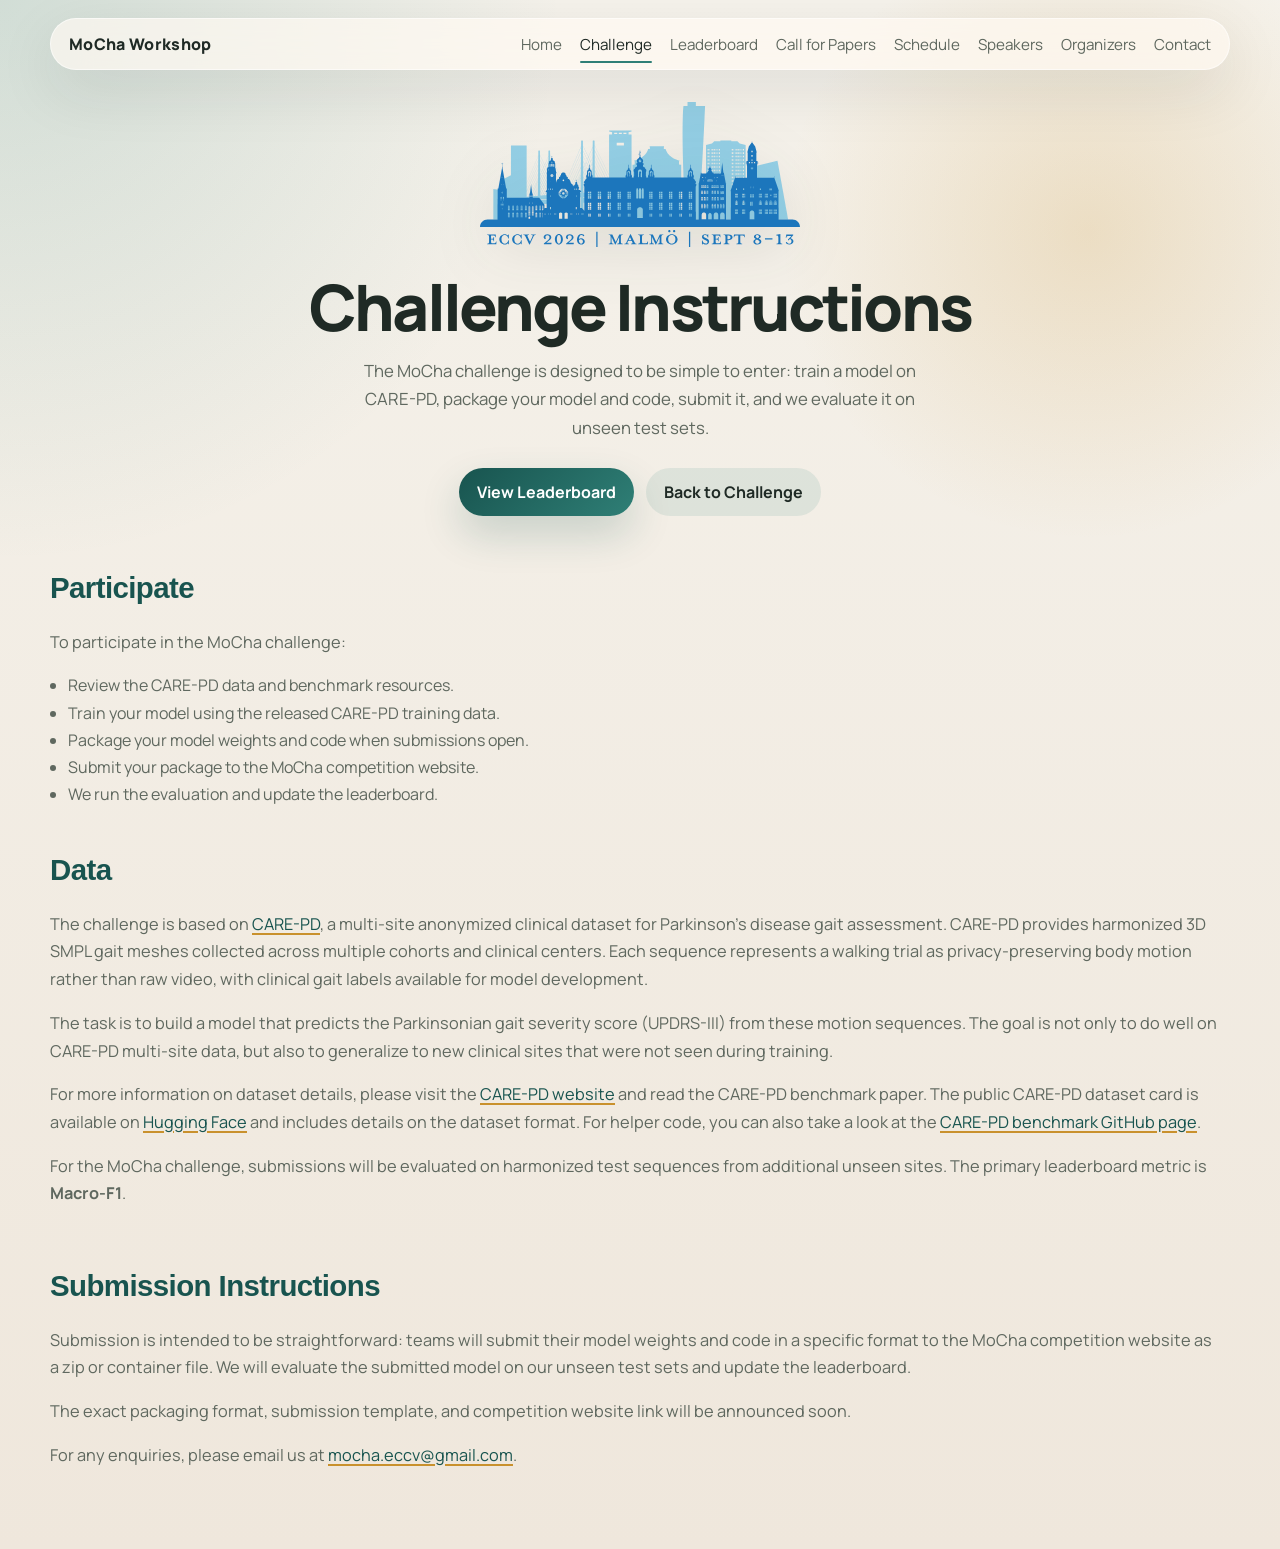
==== challenge.html @ d7af3754 "major updates on call for paper and challenge Co-authored-by: Copilot <copilot@github.com>" ====
<!DOCTYPE html>
<html lang="en">
  <head>
    <meta charset="UTF-8" />
    <meta name="viewport" content="width=device-width, initial-scale=1.0" />
    <title>MoCha Challenge Instructions | ECCV Workshop</title>
    <meta
      name="description"
      content="Participation instructions for the MoCha benchmark and challenge on Parkinsonian gait."
    />
    <link rel="preconnect" href="https://fonts.googleapis.com" />
    <link rel="preconnect" href="https://fonts.gstatic.com" crossorigin />
    <link
      href="https://fonts.googleapis.com/css2?family=Manrope:wght@400;500;600;700;800&family=Newsreader:opsz,wght@6..72,500;6..72,700&display=swap"
      rel="stylesheet"
    />
    <link rel="stylesheet" href="styles.css" />
  </head>
  <body id="home" class="secondary-page">
    <div class="page-shell">
      <header class="site-header">
        <div class="brand-lockup">
          <a class="brand" href="index.html">MoCha Workshop</a>
        </div>
        <button
          class="nav-toggle"
          type="button"
          aria-expanded="false"
          aria-controls="site-nav"
        >
          Menu
        </button>
        <nav id="site-nav" class="site-nav" aria-label="Primary">
          <a href="index.html#home">Home</a>
          <a href="challenge.html" class="active">Challenge</a>
          <a href="leaderboard.html">Leaderboard</a>
          <a href="index.html#papers">Call for Papers</a>
          <a href="index.html#schedule">Schedule</a>
          <a href="index.html#speakers">Speakers</a>
          <a href="index.html#organizers">Organizers</a>
          <a href="index.html#contact">Contact</a>
        </nav>
      </header>

      <div class="conference-logo-wrap" aria-label="Conference logo">
        <img
          class="conference-logo"
          src="assets/ECCV_2026_Logo.svg"
          alt="ECCV 2026 logo"
        />
      </div>

      <main id="top">
        <section class="page-intro simple-page-intro centered-page-intro">
          <div class="page-intro-copy">
            <h1 class="page-title">Challenge Instructions</h1>
            <p class="page-description">
              The MoCha challenge is designed to be simple to enter: train a
              model on CARE-PD, package your model and code, submit it, and we
              evaluate it on unseen test sets.
            </p>
            <div class="hero-actions">
              <a class="button button-primary" href="leaderboard.html">View Leaderboard</a>
              <a class="button button-secondary" href="index.html#challenge">Back to Challenge</a>
            </div>
          </div>
        </section>

        <section class="content-section">
          <div class="section-heading">
            <h2>Participate</h2>
          </div>
          <div class="rich-copy">
            <p>To participate in the MoCha challenge:</p>
            <ul class="check-list">
              <li>Review the CARE-PD data and benchmark resources.</li>
              <li>Train your model using the released CARE-PD training data.</li>
              <li>Package your model weights and code when submissions open.</li>
              <li>Submit your package to the MoCha competition website.</li>
              <li>We run the evaluation and update the leaderboard.</li>
            </ul>
          </div>
        </section>

        <section class="content-section">
          <div class="section-heading">
            <h2>Data</h2>
          </div>
          <div class="rich-copy">
            <p>
              The challenge is based on
              <a href="https://neurips2025.care-pd.ca/">CARE-PD</a>, a
              multi-site anonymized clinical dataset for Parkinson's disease
              gait assessment. CARE-PD provides harmonized 3D SMPL gait meshes
              collected across multiple cohorts and clinical centers. Each
              sequence represents a walking trial as privacy-preserving body
              motion rather than raw video, with clinical gait labels available
              for model development.
            </p>
            <p>
              The task is to build a model that predicts the Parkinsonian gait
              severity score (UPDRS-III) from these motion sequences. The goal
              is not only to do well on CARE-PD multi-site data, but also to
              generalize to new clinical sites that were not seen during
              training.
            </p>
            <p>
              For more information on dataset details, please visit the
              <a href="https://neurips2025.care-pd.ca/">CARE-PD website</a>
              and read the CARE-PD benchmark paper. The public CARE-PD dataset
              card is available on
              <a href="https://huggingface.co/datasets/vida-adl/CARE-PD">Hugging Face</a>
              and includes details on the dataset format. For helper code, you
              can also take a look at the
              <a href="https://github.com/TaatiTeam/CARE-PD">CARE-PD benchmark GitHub page</a>.
            </p>
            <p>
              For the MoCha challenge, submissions will be evaluated on
              harmonized test sequences from additional unseen sites. The
              primary leaderboard metric is <strong>Macro-F1</strong>.
            </p>
          </div>
        </section>

        <section class="content-section">
          <div class="section-heading">
            <h2>Submission Instructions</h2>
          </div>
          <div class="rich-copy">
            <p>
              Submission is intended to be straightforward: teams will submit
              their model weights and code in a specific format to the MoCha
              competition website as a zip or container file. We will evaluate
              the submitted model on our unseen test sets and update the
              leaderboard.
            </p>
            <p>
              The exact packaging format, submission template, and competition
              website link will be announced soon.
            </p>
            <p>
              For any enquiries, please email us at
              <a href="mailto:mocha.eccv@gmail.com">mocha.eccv@gmail.com</a>.
            </p>
          </div>
        </section>
      </main>
    </div>

    <script src="script.js"></script>
  </body>
</html>
---- styles.css ----
:root {
  --bg: #f4f0e8;
  --paper: rgba(255, 252, 247, 0.82);
  --paper-strong: #fffaf2;
  --ink: #1f2a25;
  --muted: #5f685f;
  --line: rgba(31, 42, 37, 0.12);
  --accent: #2f7f76;
  --accent-dark: #18544f;
  --accent-dark2: #1d6761;
  --accent-soft: #d6ece8;
  --gold: #c9912d;
  --shadow: 0 20px 60px rgba(31, 42, 37, 0.1);
  --radius: 24px;
  --radius-sm: 18px;
  --max-width: 1180px;
}

*,
*::before,
*::after {
  box-sizing: border-box;
}

html {
  scroll-behavior: smooth;
}

body {
  margin: 0;
  min-width: 320px;
  color: var(--ink);
  font-family: "Manrope", sans-serif;
  background:
    radial-gradient(circle at top left, rgba(47, 127, 118, 0.18), transparent 28%),
    radial-gradient(circle at 85% 15%, rgba(201, 145, 45, 0.2), transparent 18%),
    linear-gradient(180deg, #f5f2eb 0%, #efe7dc 100%);
}

img {
  max-width: 100%;
  display: block;
}

a {
  color: inherit;
  text-decoration: none;
}

.content-section a:not(.button):not(.person-link),
.page-intro a:not(.button):not(.person-link) {
  color: var(--accent-dark);
  text-decoration-line: underline;
  text-decoration-color: var(--gold);
  text-decoration-thickness: 2px;
  text-underline-offset: 0.18em;
  transition:
    color 180ms ease,
    text-decoration-color 180ms ease;
}

.content-section a:not(.button):not(.person-link):hover,
.content-section a:not(.button):not(.person-link):focus-visible,
.page-intro a:not(.button):not(.person-link):hover,
.page-intro a:not(.button):not(.person-link):focus-visible {
  color: var(--accent-dark2);
  text-decoration-color: var(--accent);
}

p,
li {
  color: var(--muted);
  line-height: 1.7;
}

.page-shell {
  width: min(calc(100% - 32px), var(--max-width));
  margin: 0 auto;
  padding-bottom: 64px;
}

.conference-logo-wrap {
  display: grid;
  place-items: center;
  padding: 8px 0 10px;
}

.conference-logo {
  width: min(320px, 68vw);
  height: auto;
  filter: drop-shadow(0 14px 30px rgba(31, 42, 37, 0.12));
}

.site-header {
  position: sticky;
  top: 12px;
  z-index: 10;
  display: flex;
  align-items: center;
  justify-content: space-between;
  gap: 20px;
  margin: 18px 0 24px;
  padding: 14px 18px;
  border: 1px solid rgba(255, 255, 255, 0.55);
  border-radius: 999px;
  backdrop-filter: blur(18px);
  background: rgba(255, 250, 242, 0.68);
  box-shadow: var(--shadow);
}

.brand-lockup {
  display: flex;
  flex-direction: column;
  gap: 3px;
}

.brand {
  font-size: 1rem;
  font-weight: 800;
  letter-spacing: 0.02em;
}

.brand-tag {
  margin: 0;
  font-size: 0.76rem;
  color: var(--muted);
}

.site-nav {
  display: flex;
  align-items: center;
  gap: 18px;
  font-size: 0.95rem;
}

.site-nav a {
  position: relative;
  color: var(--muted);
  transition: color 180ms ease;
}

.site-nav a:hover,
.site-nav a.active {
  color: var(--ink);
}

.site-nav a.active::after,
.site-nav a:hover::after {
  content: "";
  position: absolute;
  left: 0;
  bottom: -8px;
  width: 100%;
  height: 2px;
  border-radius: 999px;
  background: var(--accent);
}

.nav-toggle {
  display: none;
  border: 0;
  border-radius: 999px;
  padding: 10px 14px;
  font: inherit;
  font-weight: 700;
  color: var(--ink);
  background: rgba(47, 127, 118, 0.12);
}

.hero {
  display: grid;
  grid-template-columns: 1.5fr 0.9fr;
  gap: 28px;
  align-items: stretch;
  padding: 24px 0 24px;
}

.hero-title-block {
  grid-column: 1 / -1;
  display: grid;
  gap: 10px;
  justify-items: center;
  text-align: center;
  padding: 6px 0 2px;
}

.hero-title-block .eyebrow {
  margin-bottom: 0;
}

.hero-copy,
.hero-panel,
.info-card,
.topic-card,
.format-card,
.person-card,
.organizer-card,
.contact-card,
.panel-card {
  border: 1px solid var(--line);
  background: var(--paper);
  backdrop-filter: blur(12px);
  box-shadow: var(--shadow);
}

.hero-copy {
  display: flex;
  flex-direction: column;
  justify-content: center;
  padding: 38px;
  border-radius: calc(var(--radius) + 10px);
  background:
    linear-gradient(145deg, rgba(255, 250, 242, 0.96), rgba(255, 246, 236, 0.84)),
    radial-gradient(circle at top right, rgba(47, 127, 118, 0.18), transparent 26%);
}

.eyebrow {
  margin: 0 0 12px;
  color: var(--accent-dark);
  /* text-transform: uppercase; */
  letter-spacing: 0.14em;
  font-family: "Arial Black", Arial, Helvetica, sans-serif;
  font-size: 0.8rem;
  font-weight: 800;
}

.eyebrow2 {
  margin: 18px 0 10px;
  color: var(--accent-dark);
  letter-spacing: 0.14em;
  font-family: "Arial Black", Arial, Helvetica, sans-serif;
  font-size: 1.05rem;
  font-weight: 900;
}

.hero-meta-wrap {
  display: flex;
  align-items: center;
  justify-content: center;
  gap: 10px;
}

.hero-meta-logo {
  width: 80px;
  height: auto;
  flex: 0 0 auto;
}

.hero-meta-inline {
  display: grid;
  gap: 8px;
  justify-items: center;
  text-align: center;
}

.hero-meta-inline p {
  display: inline-flex;
  align-items: center;
  gap: 8px;
  margin: 0;
  color: var(--muted);
  font-size: 1rem;
  font-weight: 600;
  line-height: 1.25;
}

.hero-meta-inline p:first-child {
  margin-top: 18px;
  font-size: 1.3rem;
  font-weight: 800;
}

.hero-meta-icon {
  display: inline-grid;
  place-items: center;
  width: 1.2em;
}

.hero h1 {
  margin: 0;
  font-family: "Manrope", sans-serif;
  font-weight: 800;
  letter-spacing: -0.045em;
  line-height: 1;
}

.hero h1 {
  max-width: 20ch;
  font-size: clamp(2.3rem, 5vw, 4.2rem);
}

.hero-title-main,
.hero-title-sub {
  display: block;
}

.hero-title-main {
  white-space: nowrap;
}

.hero-title-sub {
  margin-top: 15px;
  font-size: 0.62em;
  font-weight: 700;
  letter-spacing: -0.03em;
}

.hero-acronym {
  display: inline-block;
  padding: 0 0.08em;
  margin: 0 -0.02em;
  border-radius: 0.18em;
  color: var(--accent-dark2);
  /* background: rgba(47, 127, 118, 0.16); */
  /* box-shadow: 0 8px 22px rgba(47, 127, 118, 0.14); */
}

.hero-acronym-mo {
}

.hero-acronym-cha {
}

.section-heading h2 {
  margin: 0;
  font-family: Arial, Helvetica, sans-serif;
  font-weight: 700;
  letter-spacing: -0.02em;
  line-height: 1.1;
  color: var(--accent-dark);
}

.hero-subtitle {
  margin: 0;
  font-size: clamp(1.15rem, 2vw, 1.5rem);
  font-weight: 700;
  color: var(--accent-dark);
}

.hero-text {
  max-width: 44ch;
  margin: 20px 0 0;
  font-size: 1.05rem;
}

.hero-actions {
  display: flex;
  flex-wrap: wrap;
  gap: 12px;
  margin-top: 26px;
}

.button {
  display: inline-flex;
  align-items: center;
  justify-content: center;
  min-height: 48px;
  padding: 0 18px;
  border-radius: 999px;
  font-weight: 700;
  transition:
    transform 180ms ease,
    box-shadow 180ms ease,
    background 180ms ease;
}

.button:hover {
  transform: translateY(-1px);
}

.button-primary {
  color: white;
  background: linear-gradient(135deg, var(--accent-dark), var(--accent));
  box-shadow: 0 18px 40px rgba(24, 84, 79, 0.2);
}

.button-secondary {
  color: var(--ink);
  background: rgba(47, 127, 118, 0.11);
}

.hero-meta {
  display: grid;
  grid-template-columns: repeat(4, minmax(0, 1fr));
  gap: 12px;
  margin: 30px 0 0;
  padding: 0;
  list-style: none;
}

.hero-meta li {
  padding: 14px 12px;
  border-radius: 18px;
  border: 1px solid rgba(31, 42, 37, 0.08);
  background: rgba(255, 255, 255, 0.52);
}

.hero-meta strong {
  display: block;
  margin-bottom: 6px;
  color: var(--ink);
  font-size: 1.45rem;
}

.hero-meta span {
  font-size: 0.86rem;
  color: var(--muted);
}

.hero-panel {
  display: grid;
  gap: 18px;
  padding: 18px;
  border-radius: calc(var(--radius) + 10px);
  background:
    linear-gradient(160deg, rgba(23, 38, 36, 0.98), rgba(33, 63, 58, 0.92)),
    radial-gradient(circle at top, rgba(201, 145, 45, 0.15), transparent 22%);
  color: #f7f1e7;
}

.hero-panel p,
.hero-panel li {
  color: rgba(247, 241, 231, 0.82);
}

.panel-card {
  padding: 22px;
  border-radius: var(--radius-sm);
  background: rgba(255, 255, 255, 0.05);
  border-color: rgba(255, 255, 255, 0.08);
  box-shadow: none;
}

.card-label {
  margin: 0 0 12px;
  font-size: 0.75rem;
  font-weight: 800;
  text-transform: uppercase;
  letter-spacing: 0.14em;
  color: #f6d49b;
}

.spotlight-list,
.check-list,
.organizer-card ul {
  margin: 0;
  padding-left: 18px;
}

.content-section {
  padding: 46px 0 0;
}

#challenge.content-section {
  padding-top: 90px;
}

#papers.content-section,
#schedule.content-section,
#speakers.content-section,
#organizers.content-section {
  padding-top: 90px;
}

.section-tint {
  position: relative;
}

.section-tint::before {
  content: "";
  position: absolute;
  inset: 22px -14px -10px;
  z-index: -1;
  border-radius: 32px;
  background: linear-gradient(180deg, rgba(255, 250, 242, 0.52), rgba(214, 236, 232, 0.34));
}

.section-heading {
  display: grid;
  gap: 10px;
  margin-bottom: 24px;
}

.submission-guidelines-heading {
  margin-top: 34px;
}

.section-heading h2 {
  font-size: clamp(1.45rem, 2.3vw, 2.1rem);
}

.two-column {
  display: grid;
  grid-template-columns: 1.3fr 0.9fr;
  gap: 22px;
  align-items: start;
}

.stacked-cards {
  display: grid;
  gap: 18px;
}

.page-intro {
  display: grid;
  grid-template-columns: 1.2fr 0.8fr;
  gap: 28px;
  align-items: start;
  padding: 18px 0 10px;
}

.simple-page-intro {
  grid-template-columns: minmax(0, 1fr);
  max-width: 760px;
}

.centered-page-intro {
  margin-inline: auto;
  text-align: center;
}

.centered-page-intro .page-description {
  margin-inline: auto;
}

.centered-page-intro .hero-actions {
  justify-content: center;
}

.page-title {
  margin: 0;
  font-family: "Manrope", sans-serif;
  font-size: clamp(2.4rem, 5vw, 4rem);
  font-weight: 800;
  letter-spacing: -0.045em;
  line-height: 1;
}

.page-description {
  max-width: 56ch;
  margin: 18px 0 0;
  font-size: 1.05rem;
}

.page-intro-side {
  display: grid;
  gap: 18px;
}

.page-intro-logo {
  width: min(100%, 230px);
  justify-self: center;
  height: auto;
  filter: drop-shadow(0 16px 30px rgba(31, 42, 37, 0.16));
}

.leaderboard-side-card,
.leaderboard-card {
  border: 1px solid var(--line);
  background: var(--paper);
  backdrop-filter: blur(12px);
  box-shadow: var(--shadow);
}

.leaderboard-card {
  padding: 18px;
  border-radius: calc(var(--radius) + 4px);
}

.leaderboard-table-wrap {
  overflow-x: auto;
}

.leaderboard-table {
  width: 100%;
  border-collapse: collapse;
  min-width: 680px;
}

.leaderboard-table th,
.leaderboard-table td {
  padding: 16px 14px;
  text-align: left;
  border-bottom: 1px solid var(--line);
}

.leaderboard-table th {
  color: var(--accent-dark);
  font-size: 0.92rem;
  font-weight: 800;
  text-transform: uppercase;
  letter-spacing: 0.08em;
}

.leaderboard-table tbody tr:last-child td {
  border-bottom: 0;
}

.leaderboard-pill {
  display: inline-flex;
  align-items: center;
  min-height: 32px;
  padding: 0 12px;
  border-radius: 999px;
  background: rgba(47, 127, 118, 0.12);
  color: var(--accent-dark);
  font-size: 0.88rem;
  font-weight: 800;
}

.leaderboard-grid {
  display: grid;
  grid-template-columns: repeat(3, minmax(0, 1fr));
  gap: 18px;
}

.rich-copy {
  padding-right: 12px;
}

.rich-copy p {
  margin: 0 0 16px;
  font-size: 1.02rem;
}

.info-card,
.contact-card {
  padding: 26px;
  border-radius: var(--radius);
}

.info-card h3,
.topic-card h3,
.format-card h3,
.person-card h3,
.organizer-card h3 {
  margin: 0 0 12px;
  color: var(--ink);
  font-size: 1.12rem;
}

.topic-grid,
.format-grid,
.people-grid,
.organizer-grid,
.featured-people-grid,
.speaker-gallery {
  display: grid;
  gap: 18px;
}

.topic-grid {
  grid-template-columns: repeat(4, minmax(0, 1fr));
}

.topic-bullets-card {
  margin-top: 20px;
}

.format-grid {
  grid-template-columns: repeat(3, minmax(0, 1fr));
}

.people-grid {
  grid-template-columns: repeat(3, minmax(0, 1fr));
}

.organizer-grid {
  grid-template-columns: repeat(3, minmax(0, 1fr));
}

.featured-people-grid {
  grid-template-columns: repeat(5, minmax(0, 1fr));
  gap: 40px;
  margin-top: 28px;
  padding: 22px;
  border: 1px solid var(--line);
  border-radius: calc(var(--radius) + 6px);
  background: rgba(255, 250, 242, 0.74);
  box-shadow: var(--shadow);
}

.speaker-gallery {
  grid-template-columns: repeat(3, minmax(0, 1fr));
  gap: 26px;
  padding: 22px;
  border: 1px solid var(--line);
  border-radius: calc(var(--radius) + 6px);
  background: rgba(255, 250, 242, 0.74);
  box-shadow: var(--shadow);
}

.topic-card,
.format-card,
.person-card,
.organizer-card {
  padding: 24px;
  border-radius: var(--radius);
}

.topic-card p,
.format-card p,
.person-card p,
.organizer-card li,
.featured-person p,
.speaker-person p {
  margin: 0;
}

.schedule-table {
  overflow: hidden;
  border: 1px solid var(--line);
  border-radius: 28px;
  background: rgba(255, 250, 242, 0.78);
  box-shadow: var(--shadow);
}

.schedule-row {
  display: grid;
  grid-template-columns: 180px 1fr;
  gap: 16px;
  padding: 18px 22px;
  border-top: 1px solid var(--line);
}

.schedule-row:first-child {
  border-top: 0;
}

.schedule-head {
  background: rgba(47, 127, 118, 0.08);
  font-weight: 800;
  color: var(--ink);
}

.person-photo {
  width: 100%;
  aspect-ratio: 1 / 1;
  object-fit: cover;
  margin-inline: auto;
  border-radius: 20px;
  border: 1px solid rgba(31, 42, 37, 0.08);
  background: linear-gradient(145deg, var(--accent-soft), rgba(201, 145, 45, 0.18));
}

.person-role {
  margin-bottom: 10px;
  color: var(--accent-dark);
  font-weight: 700;
}

.featured-person {
  display: grid;
  gap: 8px;
  text-align: center;
}

.speaker-person {
  display: grid;
  gap: 8px;
  text-align: center;
  justify-items: center;
}

.speaker-person .person-photo {
  width: min(100%, 200px);
}

.featured-person-photo {
  width: 95%;
  aspect-ratio: 1 / 1;
  border-radius: 22px;
  object-fit: cover;
  border: 1px solid rgba(31, 42, 37, 0.08);
}

.featured-person h3 {
  margin: 0;
  font-size: 0.96rem;
}

.person-link {
  color: inherit;
  transition: color 180ms ease;
}

.person-link:hover,
.person-link:focus-visible {
  color: #1f6fd1;
}

.featured-person .person-role {
  margin-bottom: 0;
  font-size: 0.9rem;
}

.speaker-person h3 {
  margin: 0;
  font-size: 0.96rem;
}

.speaker-person .person-role {
  margin-bottom: 0;
  font-size: 0.9rem;
}

.contact-card {
  display: grid;
  gap: 18px;
  justify-items: start;
  background:
    linear-gradient(160deg, rgba(255, 250, 242, 0.96), rgba(255, 248, 240, 0.86)),
    radial-gradient(circle at top left, rgba(47, 127, 118, 0.16), transparent 25%);
}

.contact-band {
  width: 100%;
  padding: 28px 32px;
  border-top: 1px solid var(--line);
  border-bottom: 1px solid var(--line);
  background:
    linear-gradient(160deg, rgba(255, 250, 242, 0.9), rgba(255, 248, 240, 0.82)),
    radial-gradient(circle at top left, rgba(47, 127, 118, 0.14), transparent 24%);
}

.contact-note {
  margin: 0;
  font-weight: 700;
  color: var(--accent-dark);
}

.contact-sponsor-row {
  display: flex;
  flex-wrap: wrap;
  gap: 16px;
  margin-bottom: 16px;
}

.contact-sponsor-placeholder {
  display: block;
  width: min(100%, 220px);
  height: auto;
  margin-bottom: 0;
}

@media (max-width: 1080px) {
  .hero,
  .page-intro,
  .two-column,
  .topic-grid,
  .people-grid,
  .organizer-grid,
  .format-grid,
  .featured-people-grid,
  .speaker-gallery,
  .leaderboard-grid {
    grid-template-columns: 1fr 1fr;
  }

  .hero-panel,
  .topic-grid,
  .people-grid,
  .organizer-grid,
  .format-grid {
    gap: 16px;
  }

  .simple-page-intro {
    grid-template-columns: 1fr;
  }

  .hero-meta {
    grid-template-columns: repeat(2, minmax(0, 1fr));
  }
}

@media (max-width: 760px) {
  .page-shell {
    width: min(calc(100% - 20px), var(--max-width));
  }

  .site-header {
    flex-wrap: wrap;
    border-radius: 28px;
  }

  .nav-toggle {
    display: inline-flex;
  }

  .site-nav {
    display: none;
    width: 100%;
    flex-direction: column;
    align-items: flex-start;
    padding-top: 8px;
  }

  .site-nav.open {
    display: flex;
  }

  .hero,
  .page-intro,
  .two-column,
  .topic-grid,
  .people-grid,
  .organizer-grid,
  .format-grid,
  .featured-people-grid,
  .speaker-gallery,
  .leaderboard-grid {
    grid-template-columns: 1fr;
  }

  .stacked-cards {
    grid-template-columns: 1fr;
  }

  .hero-copy,
  .hero-panel,
  .info-card,
  .topic-card,
  .format-card,
  .person-card,
  .organizer-card,
  .contact-card,
  .panel-card {
    padding: 20px;
  }

  .hero h1 {
    max-width: 12ch;
  }

  .hero-title-main {
    white-space: normal;
  }

  .contact-band {
    padding: 20px;
  }

  .hero-meta-wrap {
    flex-direction: column;
    gap: 2px;
  }

  .hero-meta-logo {
    width: 72px;
  }

  .schedule-row {
    grid-template-columns: 1fr;
    gap: 4px;
  }

  .schedule-row span:first-child {
    font-weight: 800;
    color: var(--ink);
  }
}
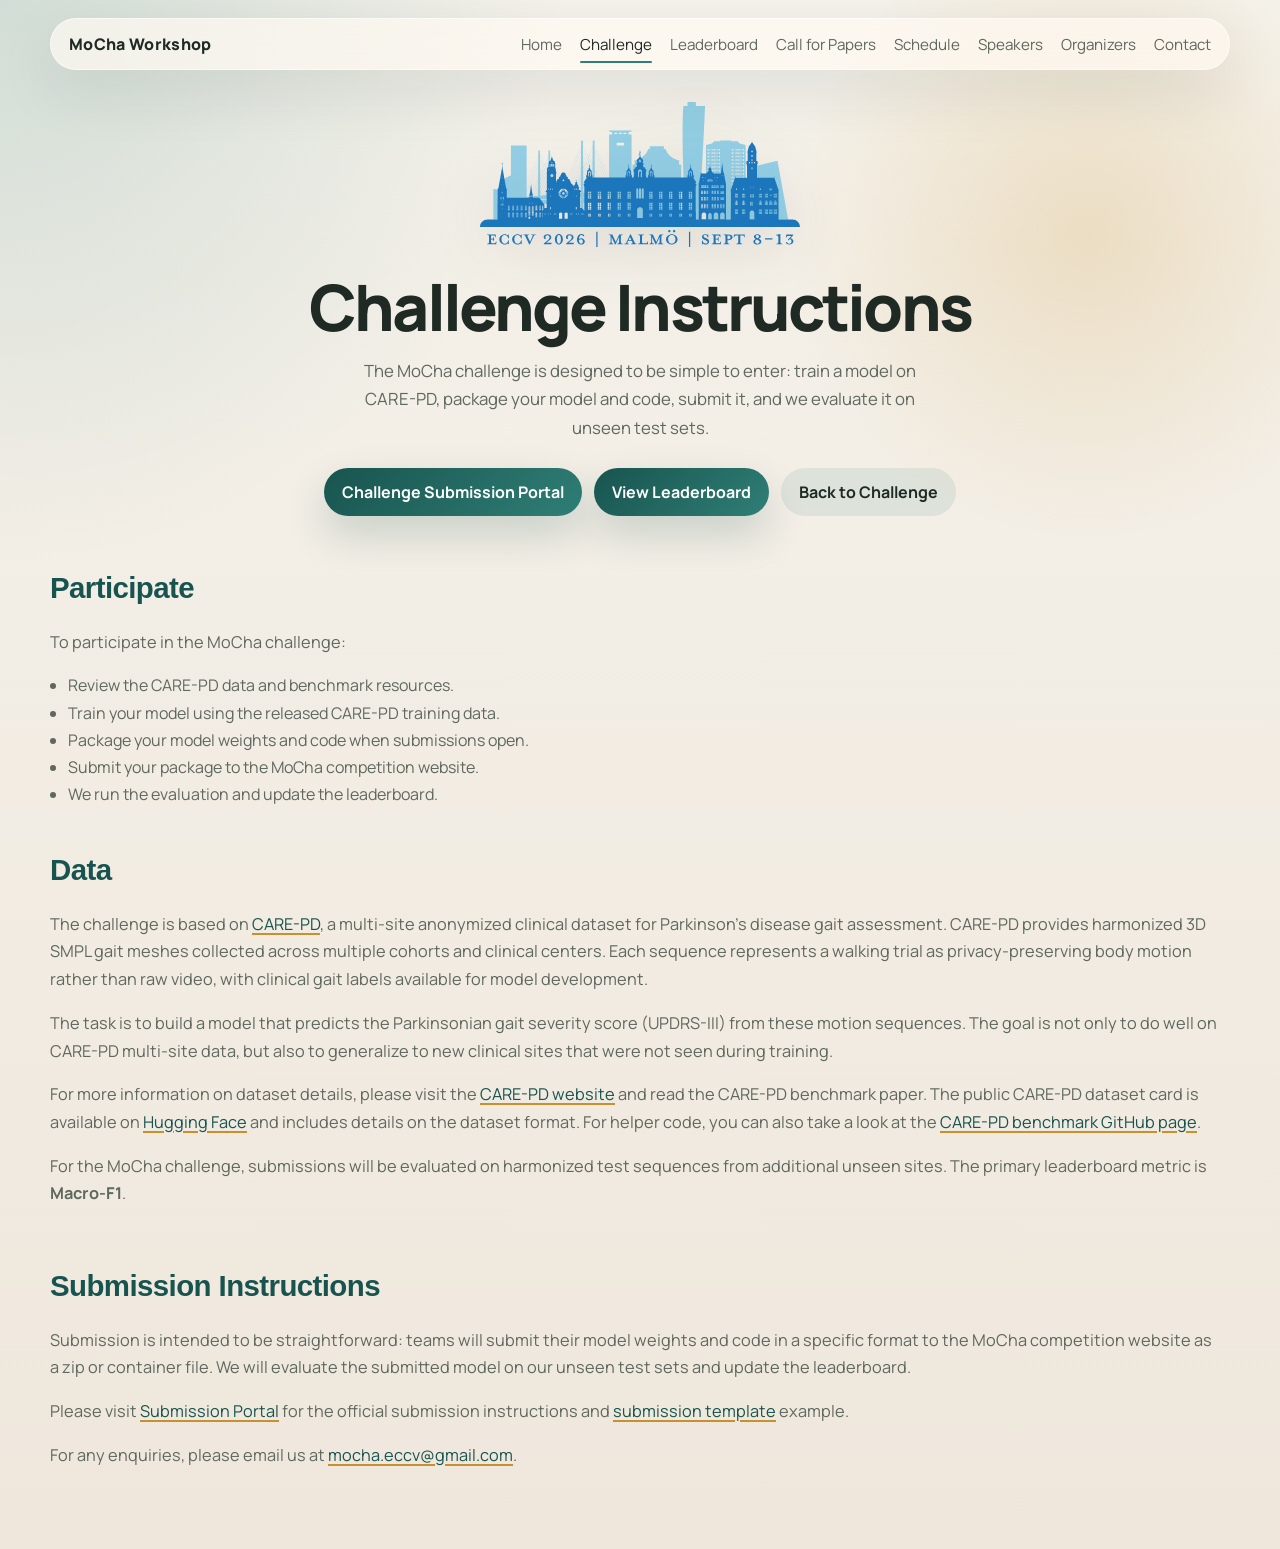
==== commit b47f0654: "update website" ====
--- a/challenge.html
+++ b/challenge.html
@@ -8,6 +8,10 @@
       name="description"
       content="Participation instructions for the MoCha benchmark and challenge on Parkinsonian gait."
     />
+    <link rel="apple-touch-icon" sizes="180x180" href="assets/favicon_io/apple-touch-icon.png" />
+    <link rel="icon" type="image/png" sizes="32x32" href="assets/favicon_io/favicon-32x32.png" />
+    <link rel="icon" type="image/png" sizes="16x16" href="assets/favicon_io/favicon-16x16.png" />
+    <link rel="manifest" href="assets/favicon_io/site.webmanifest" />
     <link rel="preconnect" href="https://fonts.googleapis.com" />
     <link rel="preconnect" href="https://fonts.gstatic.com" crossorigin />
     <link
@@ -60,6 +64,7 @@
               evaluate it on unseen test sets.
             </p>
             <div class="hero-actions">
+              <a class="button button-primary" href="https://www.codabench.org/competitions/16752/">Challenge Submission Portal</a>
               <a class="button button-primary" href="leaderboard.html">View Leaderboard</a>
               <a class="button button-secondary" href="index.html#challenge">Back to Challenge</a>
             </div>
@@ -135,8 +140,8 @@
               leaderboard.
             </p>
             <p>
-              The exact packaging format, submission template, and competition
-              website link will be announced soon.
+              Please visit <a href="https://www.codabench.org/competitions/16752/">Submission Portal</a>
+              for the official submission instructions and <a href="https://github.com/TaatiTeam/MoCha_baseline_bundle">submission template</a> example.
             </p>
             <p>
               For any enquiries, please email us at
--- a/styles.css
+++ b/styles.css
@@ -440,6 +440,22 @@
   color: #f6d49b;
 }
 
+.dates-note {
+  margin: 16px 0 0;
+  padding-top: 14px;
+  border-top: 1px solid rgba(255, 255, 255, 0.1);
+  font-size: 0.9rem;
+  font-style: italic;
+  color: rgba(247, 241, 231, 0.7);
+}
+
+.deadline-note {
+  margin: 12px 0 0;
+  font-size: 0.85rem;
+  font-style: italic;
+  opacity: 0.7;
+}
+
 .spotlight-list,
 .check-list,
 .organizer-card ul {
@@ -501,6 +517,146 @@
   gap: 18px;
 }
 
+.process-timeline-section {
+  padding-top: 56px;
+}
+
+.timeline-band {
+  display: grid;
+  grid-template-columns: minmax(120px, 0.18fr) minmax(0, 1fr);
+  gap: 26px;
+  align-items: center;
+  padding: 28px 0;
+  border-top: 1px solid var(--line);
+  border-bottom: 1px solid var(--line);
+}
+
+.timeline-summary {
+  display: grid;
+  gap: 8px;
+}
+
+.timeline-summary h2 {
+  margin: 0;
+  color: var(--accent-dark);
+  font-size: 1.8rem;
+  line-height: 1.1;
+}
+
+.timeline-visual {
+  display: grid;
+  gap: 22px;
+  padding-top: 26px;
+}
+
+.timeline-rail {
+  position: relative;
+  height: 12px;
+  border-radius: 999px;
+  background:
+    linear-gradient(90deg, rgba(31, 42, 37, 0.12), rgba(31, 42, 37, 0.08));
+}
+
+.timeline-rail-fill {
+  width: 0;
+  height: 100%;
+  border-radius: inherit;
+  background: linear-gradient(90deg, var(--accent-dark), var(--accent), var(--gold));
+  transition: width 320ms ease;
+}
+
+.timeline-now-marker {
+  position: absolute;
+  left: 0;
+  bottom: calc(100% + 7px);
+  display: grid;
+  justify-items: center;
+  gap: 2px;
+  transform: translateX(-50%);
+  transition: left 320ms ease;
+}
+
+.timeline-now-arrow {
+  width: 0;
+  height: 0;
+  border-left: 7px solid transparent;
+  border-right: 7px solid transparent;
+  border-top: 10px solid var(--accent-dark);
+}
+
+.timeline-now-label {
+  color: var(--accent-dark);
+  font-size: 0.72rem;
+  font-weight: 800;
+  line-height: 1;
+  text-transform: uppercase;
+  letter-spacing: 0.08em;
+}
+
+.timeline-steps {
+  display: grid;
+  grid-template-columns: repeat(5, minmax(0, 1fr));
+  gap: 10px;
+  margin: 0;
+  padding: 0;
+  list-style: none;
+}
+
+.timeline-step {
+  display: grid;
+  gap: 7px;
+  min-width: 0;
+}
+
+.timeline-step-marker {
+  width: 18px;
+  height: 18px;
+  border: 3px solid rgba(31, 42, 37, 0.18);
+  border-radius: 50%;
+  background: var(--paper-strong);
+  box-shadow: 0 0 0 5px rgba(255, 250, 242, 0.8);
+  transition:
+    border-color 180ms ease,
+    background 180ms ease,
+    box-shadow 180ms ease,
+    transform 180ms ease;
+}
+
+.timeline-step-title,
+.timeline-step-date {
+  display: block;
+  line-height: 1.3;
+}
+
+.timeline-step-title {
+  color: var(--ink);
+  font-size: 0.9rem;
+  font-weight: 800;
+}
+
+.timeline-step-date {
+  color: var(--muted);
+  font-size: 0.82rem;
+  font-weight: 600;
+}
+
+.timeline-step.is-complete .timeline-step-marker {
+  border-color: var(--accent-dark);
+  background: var(--accent);
+}
+
+.timeline-step.is-current .timeline-step-marker {
+  border-color: var(--gold);
+  background: var(--gold);
+  box-shadow: 0 0 0 8px rgba(201, 145, 45, 0.16);
+  transform: scale(1.08);
+}
+
+.timeline-step.is-current .timeline-step-title,
+.timeline-step.is-complete .timeline-step-title {
+  color: var(--accent-dark);
+}
+
 .page-intro {
   display: grid;
   grid-template-columns: 1.2fr 0.8fr;
@@ -516,7 +672,12 @@
 
 .centered-page-intro {
   margin-inline: auto;
+  justify-items: center;
   text-align: center;
+}
+
+.centered-page-intro .page-intro-copy {
+  width: 100%;
 }
 
 .centered-page-intro .page-description {
@@ -755,6 +916,15 @@
   text-align: center;
 }
 
+.featured-person-text {
+  min-height: 100%;
+  padding: 24px 12px;
+  align-content: center;
+  border: 1px dashed rgba(31, 42, 37, 0.16);
+  border-radius: 22px;
+  background: rgba(255, 250, 242, 0.56);
+}
+
 .speaker-person {
   display: grid;
   gap: 8px;
@@ -816,6 +986,7 @@
 .contact-band {
   width: 100%;
   padding: 28px 32px;
+  text-align: center;
   border-top: 1px solid var(--line);
   border-bottom: 1px solid var(--line);
   background:
@@ -832,13 +1003,15 @@
 .contact-sponsor-row {
   display: flex;
   flex-wrap: wrap;
+  justify-content: center;
   gap: 16px;
+  margin-top: 12px;
   margin-bottom: 16px;
 }
 
 .contact-sponsor-placeholder {
   display: block;
-  width: min(100%, 220px);
+  width: min(100%, 350px);
   height: auto;
   margin-bottom: 0;
 }
@@ -872,6 +1045,11 @@
   .hero-meta {
     grid-template-columns: repeat(2, minmax(0, 1fr));
   }
+
+  .timeline-band {
+    grid-template-columns: 1fr;
+    gap: 22px;
+  }
 }
 
 @media (max-width: 760px) {
@@ -950,6 +1128,23 @@
     width: 72px;
   }
 
+  .timeline-band {
+    padding: 22px 0;
+  }
+
+  .timeline-visual {
+    overflow-x: auto;
+    padding-bottom: 8px;
+  }
+
+  .timeline-rail {
+    min-width: 760px;
+  }
+
+  .timeline-steps {
+    min-width: 760px;
+  }
+
   .schedule-row {
     grid-template-columns: 1fr;
     gap: 4px;
